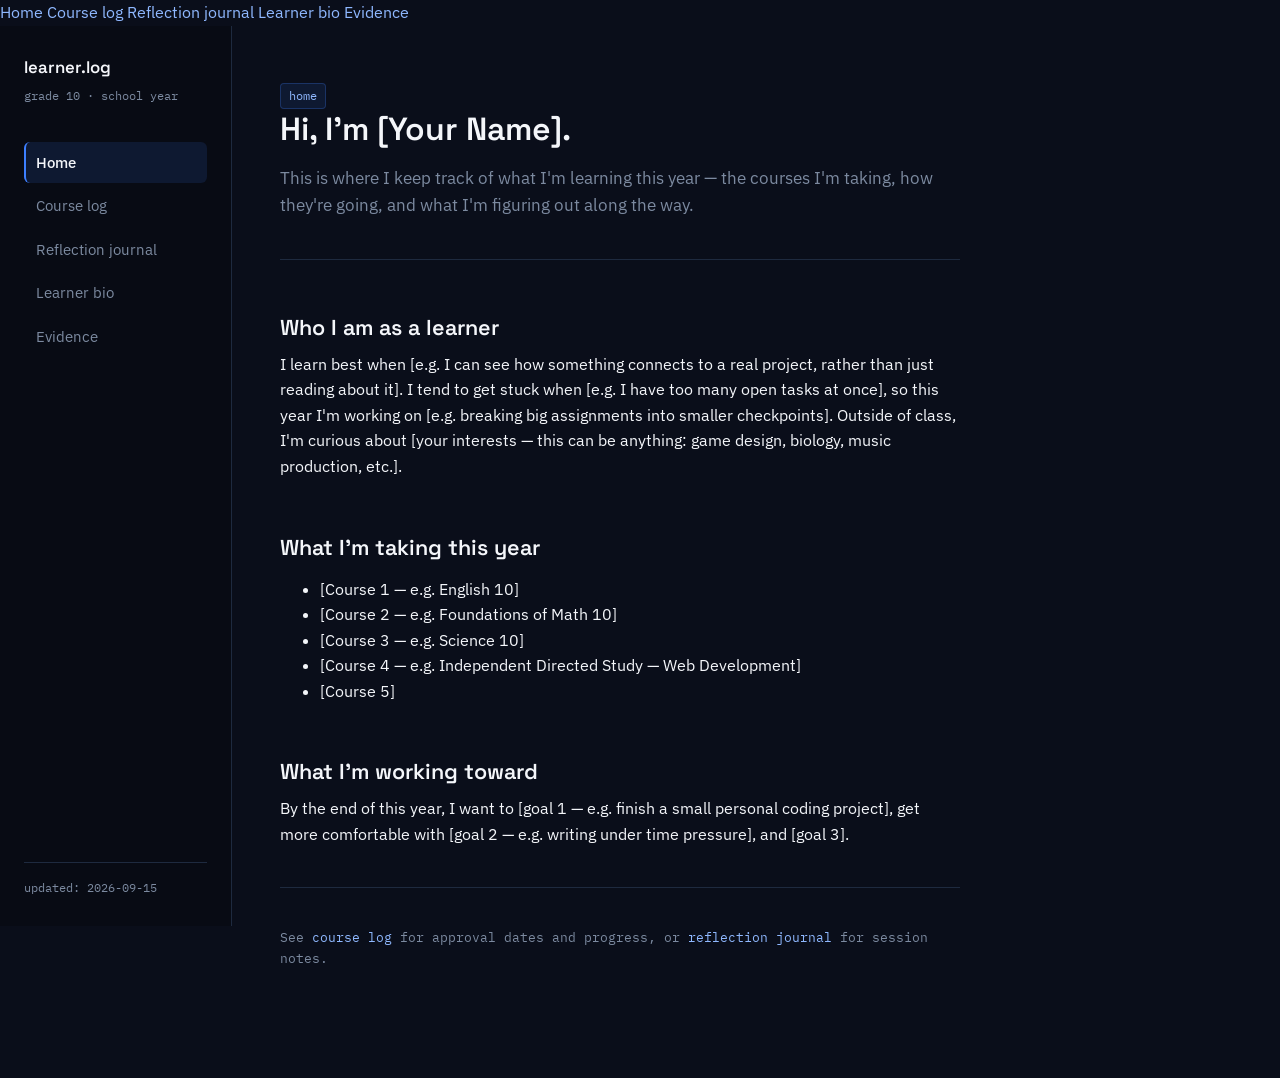
==== index.html @ 133d0c23 "Add files via upload" ====
<!DOCTYPE html>
<html lang="en">
<head>
<meta charset="UTF-8">
<meta name="viewport" content="width=device-width, initial-scale=1.0">
<title>Home — Learner Portfolio</title>
<link rel="stylesheet" href="styles.css">
</head>
<body>

<div class="mobile-topbar">
  <span class="brand">learner.log</span>
</div>
<div class="mobile-nav">
  <a href="index.html" class="active">Home</a>
  <a href="course-log.html">Course log</a>
  <a href="reflection-journal.html">Reflection journal</a>
  <a href="learner-bio.html">Learner bio</a>
  <a href="evidence.html">Evidence</a>
</div>

<div class="shell">
  <aside class="sidebar">
    <div>
      <a href="index.html" class="brand">learner.log</a>
      <div class="brand-sub">grade 10 · school year</div>
      <nav class="nav">
        <a href="index.html" class="active">Home</a>
        <a href="course-log.html">Course log</a>
        <a href="reflection-journal.html">Reflection journal</a>
        <a href="learner-bio.html">Learner bio</a>
        <a href="evidence.html">Evidence</a>
      </nav>
    </div>
    <div class="sidebar-footer">updated: <!-- EDIT: today's date --> 2026-09-15</div>
  </aside>

  <main class="main">
    <div class="content">
      <span class="tag">home</span>
      <h1>Hi, I'm [Your Name].</h1>
      <p class="lede">This is where I keep track of what I'm learning this year — the courses I'm taking, how they're going, and what I'm figuring out along the way.</p>

      <hr class="rule">

      <h2>Who I am as a learner</h2>
      <!-- EDIT: replace this paragraph with 3–5 honest sentences about how you learn best,
           what you find hard, and what you're curious about. Keep it real, not a resume. -->
      <p>
        I learn best when [e.g. I can see how something connects to a real project, rather than just reading about it].
        I tend to get stuck when [e.g. I have too many open tasks at once], so this year I'm working on
        [e.g. breaking big assignments into smaller checkpoints]. Outside of class, I'm curious about
        [your interests — this can be anything: game design, biology, music production, etc.].
      </p>

      <h2>What I'm taking this year</h2>
      <!-- EDIT: list your actual courses. Keep to 4–7 items. -->
      <ul>
        <li>[Course 1 — e.g. English 10]</li>
        <li>[Course 2 — e.g. Foundations of Math 10]</li>
        <li>[Course 3 — e.g. Science 10]</li>
        <li>[Course 4 — e.g. Independent Directed Study — Web Development]</li>
        <li>[Course 5]</li>
      </ul>

      <h2>What I'm working toward</h2>
      <!-- EDIT: 2–3 concrete goals for the year, tied to your courses or interests. -->
      <p>
        By the end of this year, I want to [goal 1 — e.g. finish a small personal coding project],
        get more comfortable with [goal 2 — e.g. writing under time pressure], and
        [goal 3].
      </p>

      <hr class="rule">
      <p class="mono" style="color: var(--muted); font-size: 0.8rem;">
        See <a href="course-log.html">course log</a> for approval dates and progress,
        or <a href="reflection-journal.html">reflection journal</a> for session notes.
      </p>
    </div>
  </main>
</div>

</body>
</html>
---- styles.css ----
/* ============================================================
   Learner Portfolio — shared stylesheet
   Palette: black > blue > white, minimal, technical
   ============================================================ */

@import url('https://fonts.googleapis.com/css2?family=Space+Grotesk:wght@500;600;700&family=IBM+Plex+Sans:wght@400;500;600&family=IBM+Plex+Mono:wght@400;500&display=swap');

:root {
  --bg: #0A0E1A;
  --bg-elevated: #101828;
  --bg-sidebar: #080B14;
  --line: #1E2A3F;
  --blue: #3D7FFF;
  --blue-soft: #8FB8FF;
  --white: #F4F6FA;
  --muted: #7C8AA0;

  --font-head: 'Space Grotesk', sans-serif;
  --font-body: 'IBM Plex Sans', sans-serif;
  --font-mono: 'IBM Plex Mono', monospace;

  --sidebar-w: 232px;
  --content-max: 680px;
}

* { box-sizing: border-box; }

html { -webkit-font-smoothing: antialiased; }

body {
  margin: 0;
  background: var(--bg);
  color: var(--white);
  font-family: var(--font-body);
  font-size: 16px;
  line-height: 1.6;
}

a {
  color: var(--blue-soft);
  text-decoration: none;
  border-bottom: 1px solid transparent;
  transition: border-color 0.15s ease, color 0.15s ease;
}
a:hover { border-bottom-color: var(--blue-soft); }
a:focus-visible, button:focus-visible, input:focus-visible, textarea:focus-visible {
  outline: 2px solid var(--blue);
  outline-offset: 2px;
}

h1, h2, h3 {
  font-family: var(--font-head);
  font-weight: 600;
  color: var(--white);
  line-height: 1.25;
  margin: 0 0 0.5em 0;
}
h1 { font-size: 2rem; }
h2 { font-size: 1.35rem; margin-top: 2.5em; }
h3 { font-size: 1.05rem; }

p { margin: 0 0 1em 0; color: var(--white); }
p.lede { color: var(--muted); font-size: 1.05rem; }

.mono {
  font-family: var(--font-mono);
  font-size: 0.85rem;
  color: var(--blue-soft);
}

/* ---------- Layout shell ---------- */

.shell {
  display: flex;
  min-height: 100vh;
}

.sidebar {
  width: var(--sidebar-w);
  flex-shrink: 0;
  background: var(--bg-sidebar);
  border-right: 1px solid var(--line);
  padding: 28px 24px;
  position: sticky;
  top: 0;
  height: 100vh;
  display: flex;
  flex-direction: column;
  justify-content: space-between;
}

.brand {
  display: block;
  font-family: var(--font-head);
  font-weight: 600;
  font-size: 1.05rem;
  color: var(--white);
  margin-bottom: 6px;
  border-bottom: none;
}
.brand:hover { border-bottom: none; color: var(--blue-soft); }

.brand-sub {
  font-family: var(--font-mono);
  font-size: 0.75rem;
  color: var(--muted);
  margin-bottom: 36px;
}

.nav {
  display: flex;
  flex-direction: column;
  gap: 2px;
}

.nav a {
  color: var(--muted);
  border-bottom: none;
  padding: 9px 10px;
  border-radius: 6px;
  font-size: 0.92rem;
  border-left: 2px solid transparent;
}
.nav a:hover { color: var(--white); background: rgba(61,127,255,0.08); }
.nav a.active {
  color: var(--white);
  background: rgba(61,127,255,0.12);
  border-left: 2px solid var(--blue);
  font-weight: 500;
}

.sidebar-footer {
  font-family: var(--font-mono);
  font-size: 0.72rem;
  color: var(--muted);
  border-top: 1px solid var(--line);
  padding-top: 16px;
}

.main {
  flex: 1;
  padding: 56px 48px 96px;
  max-width: 920px;
}

.content {
  max-width: var(--content-max);
}

/* ---------- Mobile top nav ---------- */

.mobile-topbar { display: none; }

@media (max-width: 860px) {
  .shell { flex-direction: column; }
  .sidebar {
    display: none;
  }
  .mobile-topbar {
    display: flex;
    align-items: center;
    justify-content: space-between;
    background: var(--bg-sidebar);
    border-bottom: 1px solid var(--line);
    padding: 16px 20px;
    position: sticky;
    top: 0;
    z-index: 10;
  }
  .mobile-topbar .brand { margin: 0; font-size: 0.98rem; }
  .mobile-nav {
    display: flex;
    gap: 14px;
    overflow-x: auto;
    padding: 12px 20px 14px;
    background: var(--bg-sidebar);
    border-bottom: 1px solid var(--line);
    font-size: 0.85rem;
  }
  .mobile-nav a { color: var(--muted); border-bottom: none; white-space: nowrap; }
  .mobile-nav a.active { color: var(--blue-soft); }
  .main { padding: 32px 22px 72px; }
}

/* ---------- Reusable components ---------- */

.panel {
  background: var(--bg-elevated);
  border: 1px solid var(--line);
  border-radius: 8px;
  padding: 22px 24px;
}

.tag {
  display: inline-block;
  font-family: var(--font-mono);
  font-size: 0.72rem;
  color: var(--blue-soft);
  background: rgba(61,127,255,0.1);
  border: 1px solid rgba(61,127,255,0.25);
  padding: 3px 8px;
  border-radius: 4px;
}

.status-ontrack { color: #7CE0A6; }
.status-paused { color: #F2C94C; }
.status-switched { color: #F2994A; }

/* table */

table {
  width: 100%;
  border-collapse: collapse;
  font-size: 0.92rem;
}
th, td {
  text-align: left;
  padding: 12px 14px;
  border-bottom: 1px solid var(--line);
  vertical-align: top;
}
th {
  font-family: var(--font-mono);
  font-size: 0.72rem;
  color: var(--muted);
  font-weight: 500;
  letter-spacing: 0.02em;
}
td { color: var(--white); }
td.dim { color: var(--muted); }

/* timeline (used only where content is genuinely sequential) */

.timeline {
  position: relative;
  padding-left: 28px;
  border-left: 1px solid var(--line);
}

.timeline-item {
  position: relative;
  margin-bottom: 40px;
}
.timeline-item::before {
  content: "";
  position: absolute;
  left: -33px;
  top: 4px;
  width: 9px;
  height: 9px;
  border-radius: 50%;
  background: var(--bg);
  border: 2px solid var(--blue);
}
.timeline-item:last-child { margin-bottom: 0; }

.entry-date {
  font-family: var(--font-mono);
  font-size: 0.8rem;
  color: var(--blue-soft);
  margin-bottom: 6px;
  display: block;
}

.field-label {
  font-family: var(--font-mono);
  font-size: 0.72rem;
  color: var(--muted);
  text-transform: none;
  margin: 14px 0 4px;
}
.field-label:first-child { margin-top: 0; }

/* evidence grid */

.evidence-grid {
  display: grid;
  grid-template-columns: repeat(auto-fill, minmax(220px, 1fr));
  gap: 16px;
}
.evidence-card {
  background: var(--bg-elevated);
  border: 1px solid var(--line);
  border-radius: 8px;
  padding: 18px;
  display: flex;
  flex-direction: column;
  gap: 10px;
}
.evidence-icon {
  width: 34px;
  height: 34px;
  border-radius: 6px;
  background: rgba(61,127,255,0.12);
  border: 1px solid rgba(61,127,255,0.3);
  display: flex;
  align-items: center;
  justify-content: center;
  color: var(--blue-soft);
  font-family: var(--font-mono);
  font-size: 0.8rem;
}
.evidence-card h3 { margin-bottom: 2px; font-size: 0.98rem; }
.evidence-card p { color: var(--muted); font-size: 0.85rem; margin-bottom: 0; }

.placeholder-note {
  border: 1px dashed var(--line);
  background: transparent;
  color: var(--muted);
  font-size: 0.85rem;
  padding: 14px 16px;
  border-radius: 6px;
}

hr.rule {
  border: none;
  border-top: 1px solid var(--line);
  margin: 40px 0;
}
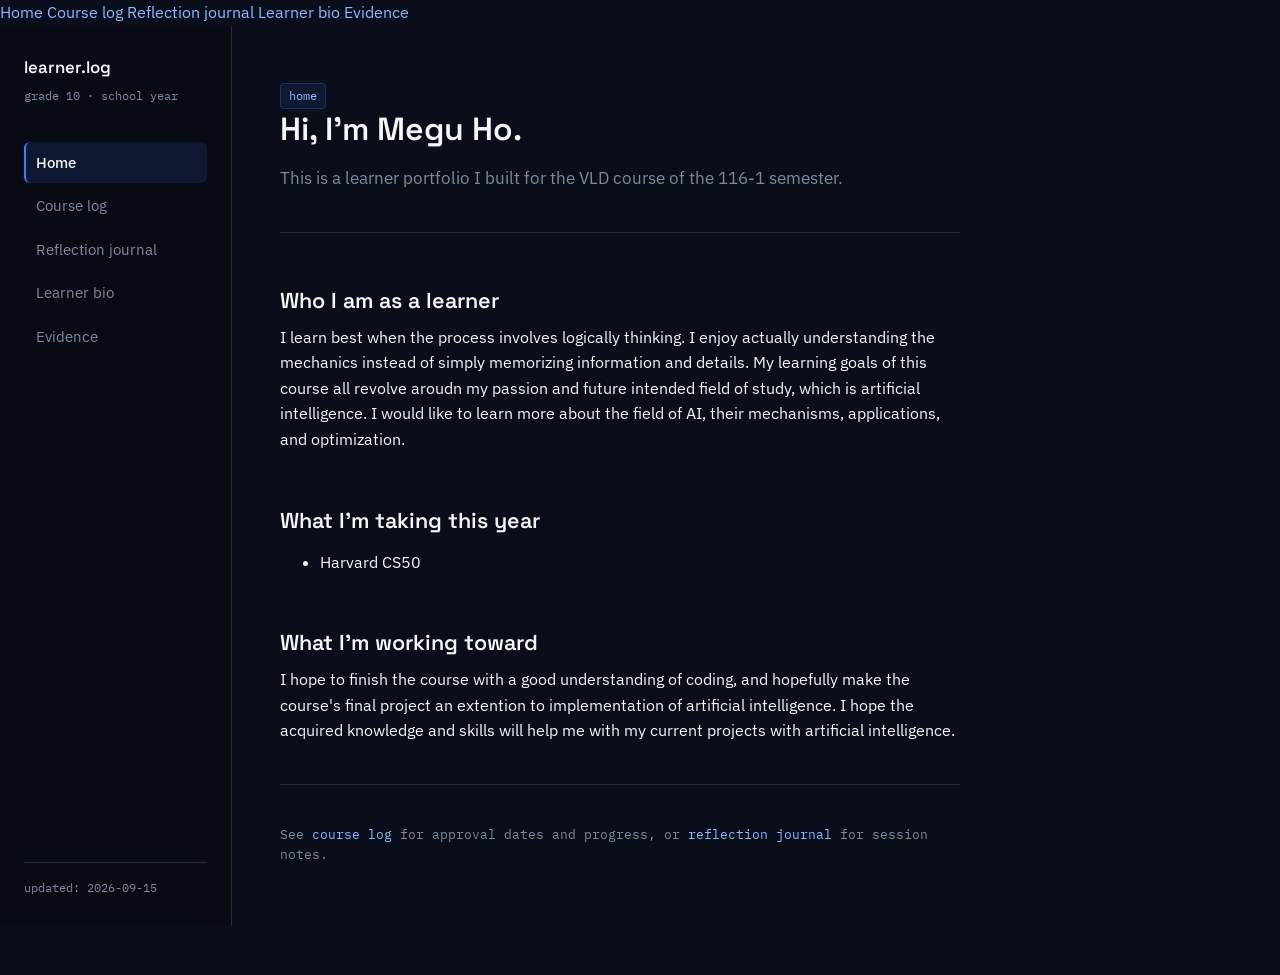
==== commit ea3e31cc: "Revise personal details and learning objectives Updated personal introduction and learning goals in " ====
--- a/index.html
+++ b/index.html
@@ -38,8 +38,8 @@
   <main class="main">
     <div class="content">
       <span class="tag">home</span>
-      <h1>Hi, I'm [Your Name].</h1>
-      <p class="lede">This is where I keep track of what I'm learning this year — the courses I'm taking, how they're going, and what I'm figuring out along the way.</p>
+      <h1>Hi, I'm Megu Ho.</h1>
+      <p class="lede">This is a learner portfolio I built for the VLD course of the 116-1 semester.</p>
 
       <hr class="rule">
 
@@ -47,28 +47,24 @@
       <!-- EDIT: replace this paragraph with 3–5 honest sentences about how you learn best,
            what you find hard, and what you're curious about. Keep it real, not a resume. -->
       <p>
-        I learn best when [e.g. I can see how something connects to a real project, rather than just reading about it].
-        I tend to get stuck when [e.g. I have too many open tasks at once], so this year I'm working on
-        [e.g. breaking big assignments into smaller checkpoints]. Outside of class, I'm curious about
-        [your interests — this can be anything: game design, biology, music production, etc.].
+        I learn best when the process involves logically thinking. I enjoy actually understanding the 
+        mechanics instead of simply memorizing information and details. My learning goals of this course 
+        all revolve aroudn my passion and future intended field of study, which is artificial intelligence.
+        I would like to learn more about the field of AI, their mechanisms, applications, and optimization.
       </p>
 
       <h2>What I'm taking this year</h2>
       <!-- EDIT: list your actual courses. Keep to 4–7 items. -->
       <ul>
-        <li>[Course 1 — e.g. English 10]</li>
-        <li>[Course 2 — e.g. Foundations of Math 10]</li>
-        <li>[Course 3 — e.g. Science 10]</li>
-        <li>[Course 4 — e.g. Independent Directed Study — Web Development]</li>
-        <li>[Course 5]</li>
+        <li>Harvard CS50</li>
       </ul>
 
       <h2>What I'm working toward</h2>
       <!-- EDIT: 2–3 concrete goals for the year, tied to your courses or interests. -->
       <p>
-        By the end of this year, I want to [goal 1 — e.g. finish a small personal coding project],
-        get more comfortable with [goal 2 — e.g. writing under time pressure], and
-        [goal 3].
+          I hope to finish the course with a good understanding of coding, and hopefully make the course's 
+          final project an extention to implementation of artificial intelligence. I hope the acquired 
+          knowledge and skills will help me with my current projects with artificial intelligence.
       </p>
 
       <hr class="rule">
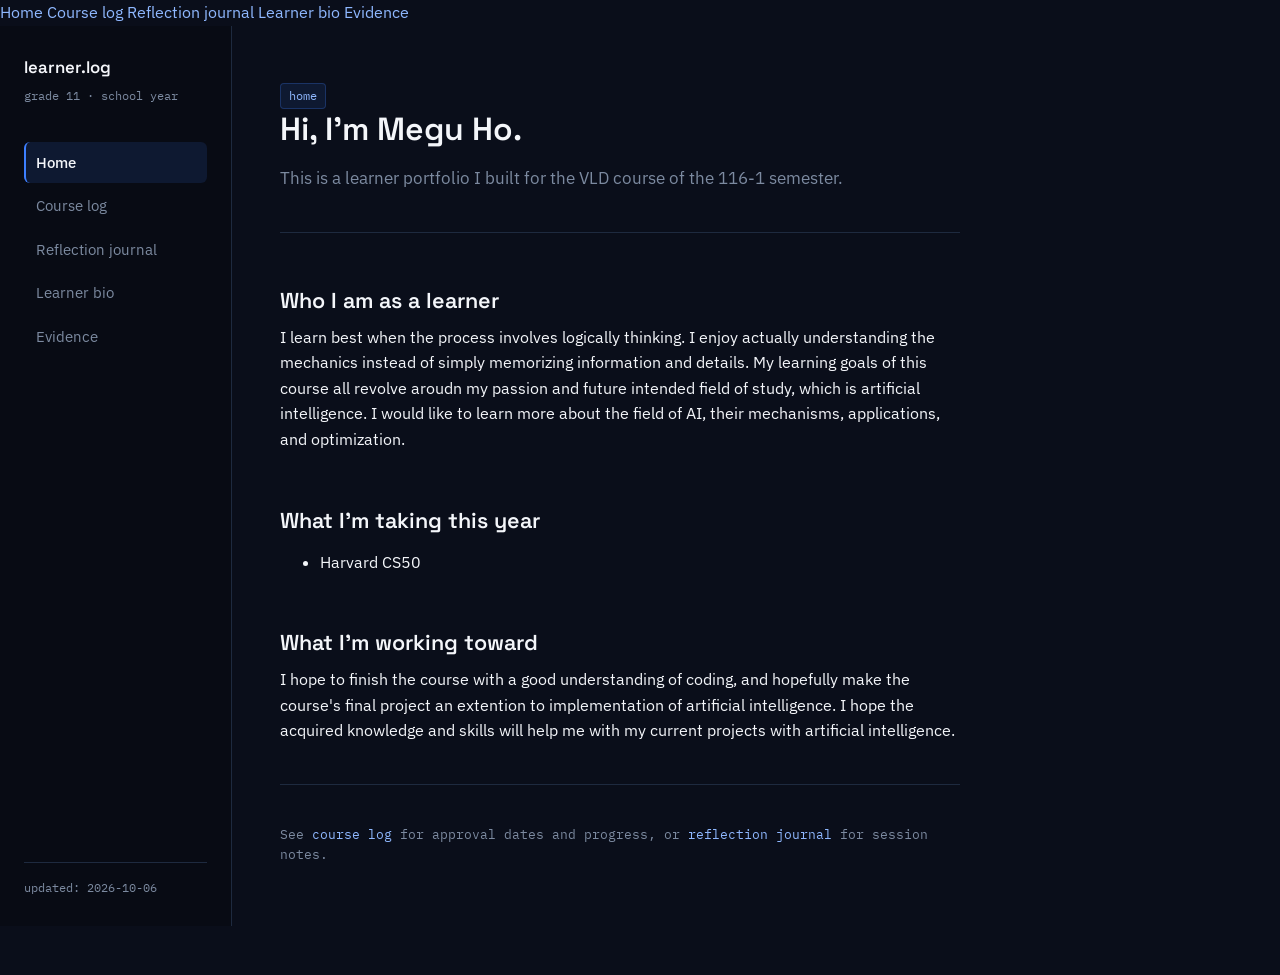
==== commit b0678475: "Update sidebar grade and footer date" ====
--- a/index.html
+++ b/index.html
@@ -23,7 +23,7 @@
   <aside class="sidebar">
     <div>
       <a href="index.html" class="brand">learner.log</a>
-      <div class="brand-sub">grade 10 · school year</div>
+      <div class="brand-sub">grade 11 · school year</div>
       <nav class="nav">
         <a href="index.html" class="active">Home</a>
         <a href="course-log.html">Course log</a>
@@ -32,7 +32,7 @@
         <a href="evidence.html">Evidence</a>
       </nav>
     </div>
-    <div class="sidebar-footer">updated: <!-- EDIT: today's date --> 2026-09-15</div>
+    <div class="sidebar-footer">updated: <!-- EDIT: today's date --> 2026-10-06</div>
   </aside>
 
   <main class="main">
